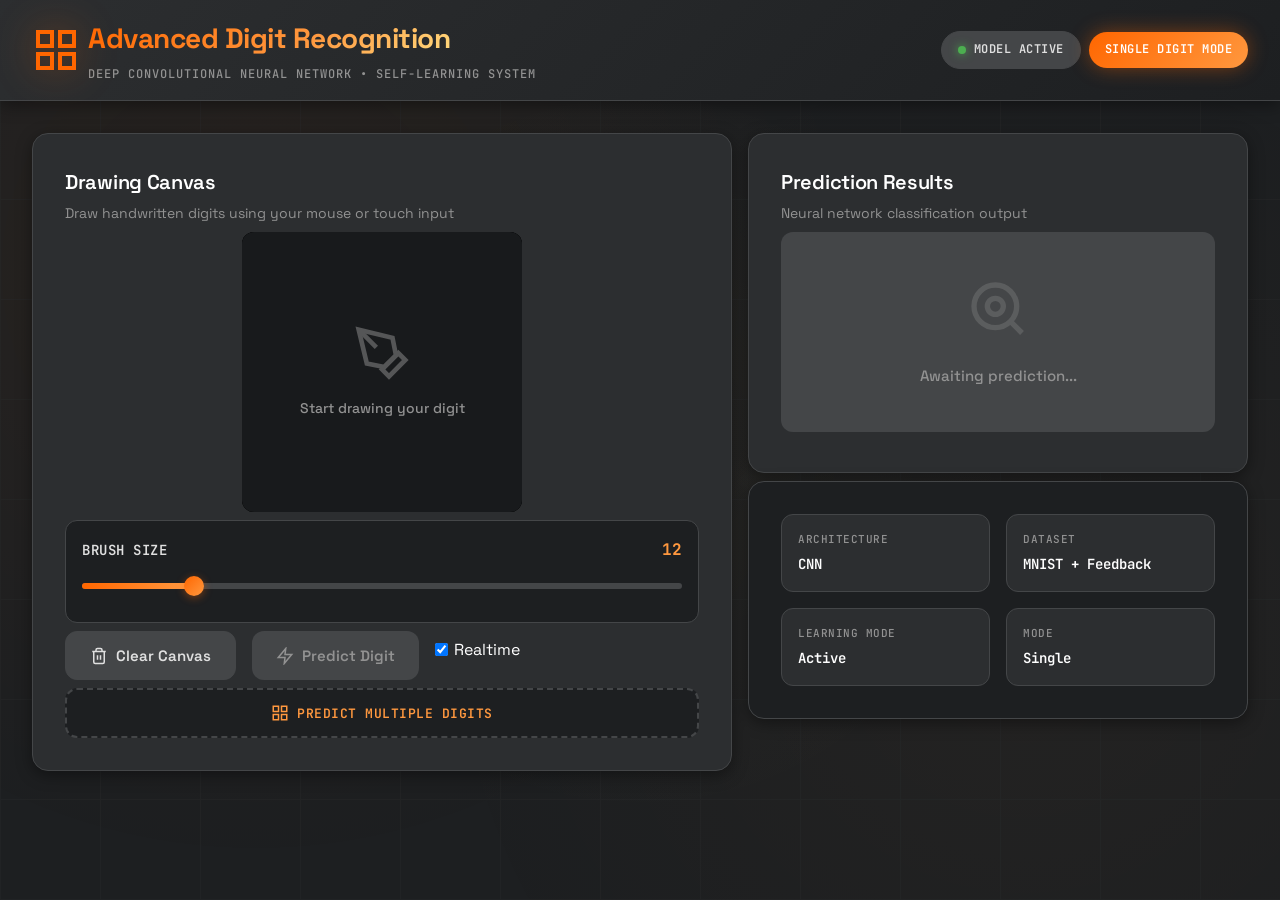
==== templates/index.html @ f3cf5c38 "Start with BackEnd File Structure" ====
<!doctype html>
<html lang="en">
  <head>
    <meta charset="UTF-8" />
    <meta name="viewport" content="width=device-width, initial-scale=1.0" />
    <meta
      name="description"
      content="Advanced Handwritten Digit Recognition System with CNN-powered single and multiple digit classification"
    />
    <title>Advanced Digit Recognition System | Neural Network Classifier</title>
    <link rel="preconnect" href="https://fonts.googleapis.com" />
    <link rel="preconnect" href="https://fonts.gstatic.com" crossorigin />
    <link
      href="https://fonts.googleapis.com/css2?family=JetBrains+Mono:wght@400;500;600;700&family=Space+Grotesk:wght@400;500;600;700&display=swap"
      rel="stylesheet"
    />
    <link rel="stylesheet" href="/static/style.css" />
  </head>

  <body>
    <!-- Neural Network Background Animation -->
    <div class="neural-background" id="neuralBg"></div>

    <!-- Header -->
    <header class="header">
      <div class="container">
        <div class="header-content">
          <div class="brand">
            <svg
              class="brand-icon"
              viewBox="0 0 24 24"
              fill="none"
              stroke="currentColor"
              stroke-width="2"
            >
              <rect x="3" y="3" width="7" height="7" />
              <rect x="14" y="3" width="7" height="7" />
              <rect x="14" y="14" width="7" height="7" />
              <rect x="3" y="14" width="7" height="7" />
            </svg>
            <div class="brand-text">
              <h1 class="title">Advanced Digit Recognition</h1>
              <p class="subtitle">
                Deep Convolutional Neural Network • Self-Learning System
              </p>
            </div>
          </div>
          <div class="system-status">
            <div class="status-indicator">
              <span class="status-dot"></span>
              <span class="status-label">MODEL ACTIVE</span>
            </div>
            <div class="mode-badge" id="modeBadge">Single Digit Mode</div>
          </div>
        </div>
      </div>
    </header>

    <!-- Main Application -->
    <main class="main-container">
      <div class="container">
        <div class="app-layout">
          <!-- Left Panel: Canvas & Controls -->
          <section class="canvas-panel card">
            <div class="panel-header">
              <h2 class="panel-title">Drawing Canvas</h2>
              <p class="panel-description">
                Draw handwritten digits using your mouse or touch input
              </p>
            </div>

            <!-- Canvas Wrapper -->
            <div class="canvas-container" id="canvasContainer">
              <canvas id="drawingCanvas" class="canvas"></canvas>
              <div class="canvas-guide" id="canvasGuide">
                <svg
                  class="guide-icon"
                  viewBox="0 0 24 24"
                  fill="none"
                  stroke="currentColor"
                  stroke-width="2"
                >
                  <path d="M12 19l7-7 3 3-7 7-3-3z" />
                  <path d="M18 13l-1.5-7.5L2 2l3.5 14.5L13 18l5-5z" />
                  <path d="M2 2l7.586 7.586" />
                </svg>
                <p class="guide-text">Start drawing your digit</p>
              </div>
            </div>

            <!-- Brush Size Control -->
            <div class="brush-control">
              <label class="brush-label">
                <span class="label-text">Brush Size</span>
                <span class="label-value" id="brushValue">12</span>
              </label>
              <div class="slider-wrapper">
                <input
                  type="range"
                  id="brushSlider"
                  class="brush-slider brush"
                  min="6"
                  max="40"
                  value="12"
                  step="1"
                />
                <div class="slider-track"></div>
                <div class="slider-fill" id="sliderFill"></div>
              </div>
            </div>

            <!-- Action Controls -->
            <div class="action-controls">
              <button class="btn btn-secondary clear" id="clearBtn">
                <svg
                  class="btn-icon"
                  viewBox="0 0 24 24"
                  fill="none"
                  stroke="currentColor"
                  stroke-width="2"
                >
                  <path
                    d="M3 6h18M19 6v14a2 2 0 01-2 2H7a2 2 0 01-2-2V6m3 0V4a2 2 0 012-2h4a2 2 0 012 2v2"
                  />
                  <line x1="10" y1="11" x2="10" y2="17" />
                  <line x1="14" y1="11" x2="14" y2="17" />
                </svg>
                Clear Canvas
              </button>
              <button
                class="btn btn-primary predictBtn"
                id="predictSingleBtn"
                disabled
              >
                <svg
                  class="btn-icon"
                  viewBox="0 0 24 24"
                  fill="none"
                  stroke="currentColor"
                  stroke-width="2"
                >
                  <path d="M13 2L3 14h9l-1 8 10-12h-9l1-8z" />
                </svg>
                Predict Digit
              </button>
              <div class="tools">
                <label class="toggle">
                  <input id="rt" type="checkbox" checked /> Realtime
                </label>
              </div>
            </div>

            <!-- Multiple Digit Control -->
            <div class="mode-switch">
              <button class="btn btn-mode" id="multiModeBtn">
                <svg
                  class="btn-icon"
                  viewBox="0 0 24 24"
                  fill="none"
                  stroke="currentColor"
                  stroke-width="2"
                >
                  <rect x="3" y="3" width="7" height="7" />
                  <rect x="14" y="3" width="7" height="7" />
                  <rect x="14" y="14" width="7" height="7" />
                  <rect x="3" y="14" width="7" height="7" />
                </svg>
                Predict Multiple Digits
              </button>
            </div>
          </section>

          <!-- Right Panel: Results & Feedback -->
          <section class="results-panel">
            <!-- Single Digit Results -->
            <div class="results-card card" id="singleResults">
              <div class="panel-header">
                <h2 class="panel-title">Prediction Results</h2>
                <p class="panel-description">
                  Neural network classification output
                </p>
              </div>

              <!-- Main Prediction Display -->
              <div class="prediction-zone" id="predictionZone">
                <div class="prediction-empty" id="predictionEmpty">
                  <div class="empty-state">
                    <svg
                      class="empty-icon"
                      viewBox="0 0 24 24"
                      fill="none"
                      stroke="currentColor"
                      stroke-width="2"
                    >
                      <circle cx="11" cy="11" r="8" />
                      <path d="M21 21l-4.35-4.35" />
                      <circle cx="11" cy="11" r="3" />
                    </svg>
                    <p class="empty-text">Awaiting prediction...</p>
                  </div>
                </div>

                <div class="prediction-result hidden" id="predictionResult">
                  <div class="result-header">
                    <span class="result-label">Predicted Digit</span>
                    <span class="result-confidence" id="topConfidence">0%</span>
                  </div>
                  <div class="result-digit" id="resultDigit">0</div>
                </div>
              </div>

              <!-- Confidence Distribution -->
              <div class="confidence-section hidden" id="confidenceSection">
                <h3 class="confidence-title">Confidence Distribution</h3>
                <div class="confidence-bars" id="confidenceBars">
                  <!-- Dynamically generated confidence bars -->
                </div>
              </div>
            </div>

            <!-- Multiple Digits Results -->
            <div class="results-card card hidden" id="multiResults">
              <div class="panel-header">
                <h2 class="panel-title">Multiple Digit Recognition</h2>
                <p class="panel-description">Sequence detection results</p>
              </div>

              <div class="multi-prediction-zone">
                <div class="sequence-display" id="sequenceDisplay">
                  <div class="panel">
                    <div class="big">Prediction: <span id="pred"></span></div>
                    <div id="bars" class="bars"></div>
                  </div>
                </div>

                <div class="digit-cards" id="digitCards">
                  <!-- Dynamically generated digit cards -->
                </div>
              </div>
            </div>

            <!-- Feedback System -->
            <div class="feedback-card card hidden" id="feedbackCard">
              <div class="panel-header">
                <h2 class="panel-title">Continuous Learning</h2>
                <p class="panel-description">Help improve model accuracy</p>
              </div>

              <div class="feedback-content">
                <p class="feedback-question">Is this prediction correct?</p>

                <div class="feedback-actions">
                  <button class="btn btn-feedback btn-yes" id="feedbackYes">
                    <svg
                      class="btn-icon"
                      viewBox="0 0 24 24"
                      fill="none"
                      stroke="currentColor"
                      stroke-width="2"
                    >
                      <polyline points="20 6 9 17 4 12" />
                    </svg>
                    Yes, Correct
                  </button>
                  <button class="btn btn-feedback btn-no" id="feedbackNo">
                    <svg
                      class="btn-icon"
                      viewBox="0 0 24 24"
                      fill="none"
                      stroke="currentColor"
                      stroke-width="2"
                    >
                      <line x1="18" y1="6" x2="6" y2="18" />
                      <line x1="6" y1="6" x2="18" y2="18" />
                    </svg>
                    No, Incorrect
                  </button>
                </div>

                <div class="feedback-success hidden" id="feedbackSuccess">
                  <svg
                    class="success-icon"
                    viewBox="0 0 24 24"
                    fill="none"
                    stroke="currentColor"
                    stroke-width="2"
                  >
                    <circle cx="12" cy="12" r="10" />
                    <polyline points="8 12 11 15 16 10" />
                  </svg>
                  <p class="success-text">
                    Feedback recorded successfully. Thank you for improving the
                    model!
                  </p>
                </div>

                <div class="feedback-incorrect hidden" id="feedbackIncorrect">
                  <svg
                    class="incorrect-icon"
                    viewBox="0 0 24 24"
                    fill="none"
                    stroke="currentColor"
                    stroke-width="2"
                  >
                    <circle cx="12" cy="12" r="10" />
                    <line x1="15" y1="9" x2="9" y2="15" />
                    <line x1="9" y1="9" x2="15" y2="15" />
                  </svg>
                  <p class="incorrect-text">
                    Thanks! Your feedback will help retrain and improve the
                    model.
                  </p>
                </div>
              </div>
            </div>

            <!-- System Metrics -->
            <div class="metrics-card card">
              <div class="metrics-grid">
                <div class="metric-item">
                  <span class="metric-label">Architecture</span>
                  <span class="metric-value">CNN</span>
                </div>
                <div class="metric-item">
                  <span class="metric-label">Dataset</span>
                  <span class="metric-value">MNIST + Feedback</span>
                </div>
                <div class="metric-item">
                  <span class="metric-label">Learning Mode</span>
                  <span class="metric-value">Active</span>
                </div>
                <div class="metric-item">
                  <span class="metric-label">Mode</span>
                  <span class="metric-value" id="currentModeMetric"
                    >Single</span
                  >
                </div>
              </div>
            </div>
          </section>
        </div>
      </div>
    </main>

    <!-- Loading Overlay -->
    <div class="loading-overlay hidden" id="loadingOverlay">
      <div class="loading-content">
        <div class="neural-spinner">
          <div class="spinner-ring"></div>
          <div class="spinner-ring"></div>
          <div class="spinner-ring"></div>
        </div>
        <p class="loading-text">Processing neural network...</p>
        <p class="loading-subtext">Analyzing digit patterns</p>
      </div>
    </div>

    <!-- Toast Notification -->
    <div class="toast hidden" id="toast">
      <svg
        class="toast-icon"
        viewBox="0 0 24 24"
        fill="none"
        stroke="currentColor"
        stroke-width="2"
      >
        <circle cx="12" cy="12" r="10" />
        <line x1="12" y1="8" x2="12" y2="12" />
        <line x1="12" y1="16" x2="12.01" y2="16" />
      </svg>
      <div class="toast-content">
        <p class="toast-message" id="toastMessage">Notification</p>
      </div>
      <button class="toast-close" id="toastClose">
        <svg
          viewBox="0 0 24 24"
          fill="none"
          stroke="currentColor"
          stroke-width="2"
        >
          <line x1="18" y1="6" x2="6" y2="18" />
          <line x1="6" y1="6" x2="18" y2="18" />
        </svg>
      </button>
    </div>

    <!-- Scripts -->
    <script src="/static/script.js"></script>
  </body>
</html>
---- static/style.css ----
/**
 * ============================================================================
 * Advanced Handwritten Digit Recognition System - Professional Stylesheet
 * ============================================================================
 */

/* CSS Variables - Exact Color Palette */
:root {
    --primary-100: #FF6600;
    --primary-200: #ff983f;
    --primary-300: #ffffa1;
    --accent-100: #F5F5F5;
    --accent-200: #929292;
    --text-100: #FFFFFF;
    --text-200: #e0e0e0;
    --bg-100: #1D1F21;
    --bg-200: #2c2e30;
    --bg-300: #444648;

    /* Extended System Variables */
    --success: #4CAF50;
    --error: #f44336;
    --warning: #FFC107;

    /* Shadows & Effects */
    --shadow-sm: 0 2px 8px rgba(0, 0, 0, 0.3);
    --shadow-md: 0 4px 16px rgba(0, 0, 0, 0.4);
    --shadow-lg: 0 8px 32px rgba(0, 0, 0, 0.5);
    --glow-primary: 0 0 20px rgba(255, 102, 0, 0.4);
    --glow-accent: 0 0 30px rgba(255, 255, 161, 0.3);

    /* Transitions */
    --transition-fast: 0.2s cubic-bezier(0.4, 0, 0.2, 1);
    --transition-smooth: 0.3s cubic-bezier(0.4, 0, 0.2, 1);
    --transition-slow: 0.5s cubic-bezier(0.4, 0, 0.2, 1);

    /* Layout */
    --border-radius: 12px;
    --border-radius-lg: 16px;
    --spacing-xs: 0.5rem;
    --spacing-sm: 1rem;
    --spacing-md: 0.5rem;
    --spacing-lg: 2rem;
    --spacing-xl: 3rem;
}

/* ============================================================================
   Base & Reset
   ============================================================================ */

*,
*::before,
*::after {
    margin: 0;
    padding: 0;
    box-sizing: border-box;
}

html {
    font-size: 16px;
    scroll-behavior: smooth;
}

body {
    font-family: 'Space Grotesk', -apple-system, BlinkMacSystemFont, sans-serif;
    background-color: var(--bg-100);
    color: var(--text-100);
    line-height: 1.6;
    min-height: 100vh;
    overflow-x: hidden;
    position: relative;
}

/* ============================================================================
   Neural Network Background Animation
   ============================================================================ */

.neural-background {
    position: fixed;
    top: 0;
    left: 0;
    width: 100%;
    height: 100%;
    background:
        radial-gradient(circle at 20% 30%, rgba(255, 102, 0, 0.05) 0%, transparent 50%),
        radial-gradient(circle at 80% 70%, rgba(255, 152, 63, 0.03) 0%, transparent 50%),
        radial-gradient(circle at 50% 50%, rgba(255, 255, 161, 0.02) 0%, transparent 50%);
    pointer-events: none;
    z-index: 0;
}

.neural-background::before {
    content: '';
    position: absolute;
    top: 0;
    left: 0;
    width: 100%;
    height: 100%;
    background-image:
        linear-gradient(90deg, var(--bg-200) 1px, transparent 1px),
        linear-gradient(0deg, var(--bg-200) 1px, transparent 1px);
    background-size: 100px 100px;
    opacity: 0.3;
    animation: gridMove 20s linear infinite;
}

@keyframes gridMove {
    0% {
        transform: translate(0, 0);
    }

    100% {
        transform: translate(100px, 100px);
    }
}

/* ============================================================================
   Layout Components
   ============================================================================ */

.container {
    max-width: 1600px;
    margin: 0 auto;
    padding: 0 var(--spacing-lg);
    position: relative;
    z-index: 1;
}

/* ============================================================================
   Header
   ============================================================================ */

.header {
    background: linear-gradient(135deg, var(--bg-200) 0%, var(--bg-100) 100%);
    border-bottom: 1px solid var(--bg-300);
    padding: 1rem 0;
    box-shadow: var(--shadow-md);
    position: sticky;
    top: 0;
    z-index: 100;
    backdrop-filter: blur(10px);
}

.header-content {
    display: flex;
    justify-content: space-between;
    align-items: center;
    gap: var(--spacing-lg);
}

.brand {
    display: flex;
    align-items: center;
    gap: var(--spacing-md);
}

.brand-icon {
    width: 48px;
    height: 48px;
    color: var(--primary-100);
    filter: drop-shadow(var(--glow-primary));
    animation: rotate 20s linear infinite;
}

@keyframes rotate {
    from {
        transform: rotate(0deg);
    }

    to {
        transform: rotate(360deg);
    }
}

.brand-text {
    display: flex;
    flex-direction: column;
    gap: 0.25rem;
}

.title {
    font-size: 1.75rem;
    font-weight: 700;
    background: linear-gradient(135deg, var(--primary-100) 0%, var(--primary-200) 50%, var(--primary-300) 100%);
    -webkit-background-clip: text;
    -webkit-text-fill-color: transparent;
    background-clip: text;
    letter-spacing: -0.5px;
}

.subtitle {
    font-family: 'JetBrains Mono', monospace;
    font-size: 0.75rem;
    color: var(--accent-200);
    text-transform: uppercase;
    letter-spacing: 1px;
    font-weight: 500;
}

.system-status {
    display: flex;
    align-items: center;
    gap: var(--spacing-md);
}

.status-indicator {
    display: flex;
    align-items: center;
    gap: 0.5rem;
    padding: 0.5rem 1rem;
    background: var(--bg-300);
    border-radius: 100px;
    border: 1px solid var(--bg-300);
}

.status-dot {
    width: 8px;
    height: 8px;
    background: var(--success);
    border-radius: 50%;
    box-shadow: 0 0 10px var(--success);
    animation: pulse 2s ease-in-out infinite;
}

@keyframes pulse {

    0%,
    100% {
        opacity: 1;
        transform: scale(1);
    }

    50% {
        opacity: 0.6;
        transform: scale(0.85);
    }
}

.status-label {
    font-family: 'JetBrains Mono', monospace;
    font-size: 0.75rem;
    color: var(--text-200);
    font-weight: 600;
    letter-spacing: 0.5px;
}

.mode-badge {
    padding: 0.5rem 1rem;
    background: linear-gradient(135deg, var(--primary-100) 0%, var(--primary-200) 100%);
    color: var(--text-100);
    border-radius: 100px;
    font-family: 'JetBrains Mono', monospace;
    font-size: 0.75rem;
    font-weight: 600;
    letter-spacing: 0.5px;
    text-transform: uppercase;
    box-shadow: var(--glow-primary);
}

/* ============================================================================
   Main Container
   ============================================================================ */

.main-container {
    padding: 2rem 0;
    min-height: calc(100vh - 120px);
}

.app-layout {
    display: grid;
    grid-template-columns: 700px 1fr;
    gap: 1rem;
    align-items: start;
}

/* ============================================================================
   Card Component
   ============================================================================ */

.card {
    background: var(--bg-200);
    border-radius: var(--border-radius-lg);
    padding: var(--spacing-lg);
    box-shadow: var(--shadow-md);
    border: 1px solid var(--bg-300);
    transition: all var(--transition-smooth);
    position: relative;
    overflow: hidden;
}

.card::before {
    content: '';
    position: absolute;
    top: 0;
    left: 0;
    width: 100%;
    height: 2px;
    background: linear-gradient(90deg, transparent 0%, var(--primary-100) 50%, transparent 100%);
    opacity: 0;
    transition: opacity var(--transition-smooth);
}

.card:hover::before {
    opacity: 1;
}

.panel-header {
    margin-bottom: var(--spacing-md);
}

.panel-title {
    font-size: 1.25rem;
    font-weight: 600;
    color: var(--text-100);
    margin-bottom: 0.25rem;
    letter-spacing: -0.3px;
}

.panel-description {
    font-size: 0.875rem;
    color: var(--accent-200);
    font-weight: 400;
}

.tools {
    display: flex;
    gap: 12px;
    align-items: center;
    margin-bottom: 12px;
}

button {
    background: #238636;
    color: white;
    border: none;
    padding: 8px 12px;
    border-radius: 8px;
    cursor: pointer;
}

button:hover {
    filter: brightness(0.95);
}

.toggle {
    display: inline-flex;
    align-items: center;
    gap: 6px;
}

/* ============================================================================
   Canvas Section
   ============================================================================ */

.canvas-panel {
    position: sticky;
    top: 120px;
}

.canvas-container {
    position: relative;
    width: 100%;
    max-width: 280px;
    margin: 0 auto var(--spacing-md);
    border-radius: var(--border-radius);
    overflow: hidden;
    box-shadow: inset 0 2px 8px rgba(0, 0, 0, 0.4);
    transition: all var(--transition-smooth);
}

.canvas-container.multi-mode {
    max-width: 600px;
}

#drawingCanvas {
    display: block;
    width: 100%;
    height: 100%;
    background: black;
    cursor: crosshair;
    touch-action: none;
    transition: all var(--transition-smooth);
}

.canvas-guide {
    position: absolute;
    top: 0;
    left: 0;
    width: 100%;
    height: 100%;
    background: rgba(29, 31, 33, 0.85);
    display: flex;
    flex-direction: column;
    align-items: center;
    justify-content: center;
    pointer-events: none;
    opacity: 1;
    transition: opacity var(--transition-smooth);
}

.canvas-guide.hidden {
    opacity: 0;
}

.guide-icon {
    width: 56px;
    height: 56px;
    color: var(--accent-200);
    margin-bottom: var(--spacing-sm);
    opacity: 0.5;
    animation: float 3s ease-in-out infinite;
}

@keyframes float {

    0%,
    100% {
        transform: translateY(0px);
    }

    50% {
        transform: translateY(-10px);
    }
}

.guide-text {
    font-size: 0.875rem;
    color: var(--accent-200);
    font-weight: 500;
}

/* ============================================================================
   Brush Size Control
   ============================================================================ */

.brush-control {
    margin-bottom: var(--spacing-md);
    padding: var(--spacing-sm);
    background: var(--bg-100);
    border-radius: var(--border-radius);
    border: 1px solid var(--bg-300);
}

.brush-label {
    display: flex;
    justify-content: space-between;
    align-items: center;
    margin-bottom: 0.2rem;
}

.label-text {
    font-size: 0.875rem;
    color: var(--text-200);
    font-weight: 600;
    text-transform: uppercase;
    letter-spacing: 0.5px;
    font-family: 'JetBrains Mono', monospace;
}

.label-value {
    font-size: 1rem;
    color: var(--primary-200);
    font-weight: 700;
    font-family: 'JetBrains Mono', monospace;
}

.slider-wrapper {
    position: relative;
    height: 40px;
    display: flex;
    align-items: center;
}

.brush-slider {
    width: 100%;
    height: 6px;
    background: transparent;
    outline: none;
    border-radius: 3px;
    cursor: pointer;
    -webkit-appearance: none;
    position: relative;
    z-index: 2;
}

.brush-slider::-webkit-slider-thumb {
    -webkit-appearance: none;
    appearance: none;
    width: 20px;
    height: 20px;
    background: linear-gradient(135deg, var(--primary-100) 0%, var(--primary-200) 100%);
    border-radius: 50%;
    cursor: pointer;
    box-shadow: 0 2px 8px rgba(255, 102, 0, 0.4);
    transition: all var(--transition-fast);
}

.brush-slider::-webkit-slider-thumb:hover {
    transform: scale(1.2);
    box-shadow: 0 4px 12px rgba(255, 102, 0, 0.6);
}

.brush-slider::-moz-range-thumb {
    width: 20px;
    height: 20px;
    background: linear-gradient(135deg, var(--primary-100) 0%, var(--primary-200) 100%);
    border-radius: 50%;
    cursor: pointer;
    border: none;
    box-shadow: 0 2px 8px rgba(255, 102, 0, 0.4);
    transition: all var(--transition-fast);
}

.brush-slider::-moz-range-thumb:hover {
    transform: scale(1.2);
    box-shadow: 0 4px 12px rgba(255, 102, 0, 0.6);
}

.slider-track {
    position: absolute;
    width: 100%;
    height: 6px;
    background: var(--bg-300);
    border-radius: 3px;
    pointer-events: none;
}

.slider-fill {
    position: absolute;
    height: 6px;
    background: linear-gradient(90deg, var(--primary-100) 0%, var(--primary-200) 100%);
    border-radius: 3px;
    pointer-events: none;
    transition: width var(--transition-fast);
}

/* ============================================================================
   Buttons
   ============================================================================ */

.btn {
    display: flex;
    align-items: center;
    justify-content: center;
    gap: 0.5rem;
    padding: 0.875rem 1.5rem;
    border: none;
    border-radius: var(--border-radius);
    font-size: 0.938rem;
    font-weight: 600;
    cursor: pointer;
    transition: all var(--transition-smooth);
    font-family: 'Space Grotesk', sans-serif;
    position: relative;
    overflow: hidden;
    text-transform: none;
}

.btn::before {
    content: '';
    position: absolute;
    top: 50%;
    left: 50%;
    width: 0;
    height: 0;
    border-radius: 50%;
    background: rgba(255, 255, 255, 0.1);
    transform: translate(-50%, -50%);
    transition: width 0.6s, height 0.6s;
}

.btn:hover::before {
    width: 300px;
    height: 300px;
}

.btn-icon {
    width: 18px;
    height: 18px;
    position: relative;
    z-index: 1;
}

.btn-primary {
    background: linear-gradient(135deg, var(--primary-100) 0%, var(--primary-200) 100%);
    color: var(--text-100);
    box-shadow: 0 4px 12px rgba(255, 102, 0, 0.3);
}

.btn-primary:hover:not(:disabled) {
    transform: translateY(-2px);
    box-shadow: 0 6px 20px rgba(255, 102, 0, 0.5);
}

.btn-primary:active:not(:disabled) {
    transform: translateY(0);
}

.btn-primary:disabled {
    background: var(--bg-300);
    color: var(--accent-200);
    cursor: not-allowed;
    box-shadow: none;
}

.btn-secondary {
    background: var(--bg-300);
    color: var(--text-200);
    border: 1px solid var(--bg-300);
}

.btn-secondary:hover {
    background: var(--bg-300);
    border-color: var(--accent-200);
    transform: translateY(-2px);
}

.btn-mode {
    width: 100%;
    background: var(--bg-100);
    color: var(--primary-200);
    border: 2px dashed var(--bg-300);
    font-family: 'JetBrains Mono', monospace;
    font-size: 0.813rem;
    text-transform: uppercase;
    letter-spacing: 0.5px;
}

.btn-mode:hover {
    border-color: var(--primary-100);
    background: rgba(255, 102, 0, 0.05);
    transform: translateY(-2px);
}

.btn-feedback {
    flex: 1;
    padding: 0.75rem 1.25rem;
    font-size: 0.875rem;
}

.btn-yes {
    background: var(--success);
    color: var(--text-100);
}

.btn-yes:hover {
    background: #45a049;
    transform: translateY(-2px);
    box-shadow: 0 4px 12px rgba(76, 175, 80, 0.3);
}

.btn-no {
    background: var(--bg-300);
    color: var(--text-200);
    border: 1px solid var(--bg-300);
}

.btn-no:hover {
    background: var(--error);
    border-color: var(--error);
    color: var(--text-100);
    transform: translateY(-2px);
}

.action-controls {
    display: flex;
    gap: var(--spacing-sm);
    margin-bottom: var(--spacing-md);
}

.mode-switch {
    margin-top: var(--spacing-md);
}

/* ============================================================================
   Prediction Results - Single Digit
   ============================================================================ */

.results-panel {
    display: flex;
    flex-direction: column;
    gap: var(--spacing-md);
}

.prediction-zone {
    background: var(--bg-300);
    border-radius: var(--border-radius);
    padding: var(--spacing-lg);
    min-height: 200px;
    display: flex;
    align-items: center;
    justify-content: center;
    margin-bottom: var(--spacing-md);
}

.prediction-empty {
    text-align: center;
}

.empty-icon {
    width: 64px;
    height: 64px;
    color: var(--accent-200);
    opacity: 0.3;
    margin-bottom: var(--spacing-sm);
}

.empty-text {
    font-size: 0.938rem;
    color: var(--accent-200);
    font-weight: 500;
}

.prediction-result {
    text-align: center;
    width: 100%;
    animation: fadeInScale 0.5s cubic-bezier(0.4, 0, 0.2, 1);
}

@keyframes fadeInScale {
    from {
        opacity: 0;
        transform: scale(0.8);
    }

    to {
        opacity: 1;
        transform: scale(1);
    }
}

.result-header {
    display: flex;
    justify-content: space-between;
    align-items: center;
    margin-bottom: var(--spacing-sm);
}

.result-label {
    font-family: 'JetBrains Mono', monospace;
    font-size: 0.75rem;
    color: var(--accent-200);
    text-transform: uppercase;
    letter-spacing: 1px;
    font-weight: 600;
}

.result-confidence {
    font-family: 'JetBrains Mono', monospace;
    font-size: 1rem;
    color: var(--primary-200);
    font-weight: 700;
}

.result-digit {
    font-size: 7rem;
    font-weight: 700;
    background: linear-gradient(135deg, var(--primary-100) 0%, var(--primary-200) 50%, var(--primary-300) 100%);
    -webkit-background-clip: text;
    -webkit-text-fill-color: transparent;
    background-clip: text;
    line-height: 1;
    filter: drop-shadow(var(--glow-primary));
    animation: glow 2s ease-in-out infinite alternate;
}

@keyframes glow {
    from {
        filter: drop-shadow(0 0 10px rgba(255, 102, 0, 0.3));
    }

    to {
        filter: drop-shadow(0 0 20px rgba(255, 102, 0, 0.6));
    }
}

/* ============================================================================
   Confidence Distribution
   ============================================================================ */

.confidence-section {
    animation: slideInUp 0.5s cubic-bezier(0.4, 0, 0.2, 1);
}

@keyframes slideInUp {
    from {
        opacity: 0;
        transform: translateY(20px);
    }

    to {
        opacity: 1;
        transform: translateY(0);
    }
}

.confidence-title {
    font-size: 1rem;
    font-weight: 600;
    color: var(--text-200);
    margin-bottom: var(--spacing-sm);
    font-family: 'JetBrains Mono', monospace;
    text-transform: uppercase;
    letter-spacing: 0.5px;
    font-size: 0.813rem;
}

.confidence-bars {
    display: flex;
    flex-direction: column;
    gap: 0.625rem;
}

.confidence-bar {
    display: flex;
    align-items: center;
    gap: var(--spacing-sm);
    animation: fadeIn 0.3s ease-out;
    animation-fill-mode: both;
}

@keyframes fadeIn {
    from {
        opacity: 0;
        transform: translateX(-10px);
    }

    to {
        opacity: 1;
        transform: translateX(0);
    }
}

.bar-label {
    font-family: 'JetBrains Mono', monospace;
    font-size: 0.875rem;
    font-weight: 600;
    color: var(--text-200);
    min-width: 20px;
    text-align: center;
}

.bar-container {
    flex: 1;
    height: 24px;
    background: var(--bg-100);
    border-radius: 4px;
    overflow: hidden;
    position: relative;
}

.bar-fill {
    height: 100%;
    background: var(--accent-200);
    border-radius: 4px;
    transition: width 0.8s cubic-bezier(0.4, 0, 0.2, 1);
    position: relative;
    overflow: hidden;
}

.bar-fill.predicted {
    background: linear-gradient(90deg, var(--primary-100) 0%, var(--primary-200) 100%);
    box-shadow: 0 0 10px rgba(255, 102, 0, 0.4);
}

.bar-fill::after {
    content: '';
    position: absolute;
    top: 0;
    left: 0;
    width: 100%;
    height: 100%;
    background: linear-gradient(90deg, transparent 0%, rgba(255, 255, 255, 0.2) 50%, transparent 100%);
    animation: shimmer 2s infinite;
}

@keyframes shimmer {
    0% {
        transform: translateX(-100%);
    }

    100% {
        transform: translateX(100%);
    }
}

.bar-value {
    font-family: 'JetBrains Mono', monospace;
    font-size: 0.75rem;
    font-weight: 600;
    color: var(--text-200);
    min-width: 45px;
    text-align: right;
}

.bar-value.predicted {
    color: var(--primary-200);
}

/* ============================================================================
   Multiple Digit Results
   ============================================================================ */

.multi-prediction-zone {
    animation: slideInUp 0.5s cubic-bezier(0.4, 0, 0.2, 1);
}

.sequence-display {
    text-align: center;
    margin-bottom: var(--spacing-lg);
    padding: var(--spacing-lg);
    background: var(--bg-300);
    border-radius: var(--border-radius);
}

.sequence-label {
    display: block;
    font-family: 'JetBrains Mono', monospace;
    font-size: 0.75rem;
    color: var(--accent-200);
    text-transform: uppercase;
    letter-spacing: 1px;
    margin-bottom: var(--spacing-sm);
}

.sequence-value {
    font-size: 3.5rem;
    font-weight: 700;
    background: linear-gradient(135deg, var(--primary-100) 0%, var(--primary-200) 50%, var(--primary-300) 100%);
    -webkit-background-clip: text;
    -webkit-text-fill-color: transparent;
    background-clip: text;
    letter-spacing: 0.5rem;
    filter: drop-shadow(var(--glow-primary));
    font-family: 'JetBrains Mono', monospace;
}

.digit-cards {
    display: grid;
    grid-template-columns: repeat(auto-fit, minmax(150px, 1fr));
    gap: var(--spacing-sm);
}

.digit-card {
    background: var(--bg-100);
    border-radius: var(--border-radius);
    padding: var(--spacing-md);
    border: 1px solid var(--bg-300);
    text-align: center;
    animation: fadeInScale 0.5s cubic-bezier(0.4, 0, 0.2, 1);
    animation-fill-mode: both;
}

.digit-card-header {
    display: flex;
    justify-content: space-between;
    align-items: center;
    margin-bottom: var(--spacing-sm);
}

.digit-card-label {
    font-family: 'JetBrains Mono', monospace;
    font-size: 0.75rem;
    color: var(--accent-200);
    text-transform: uppercase;
}

.digit-card-confidence {
    font-family: 'JetBrains Mono', monospace;
    font-size: 0.75rem;
    color: var(--primary-200);
    font-weight: 700;
}

.digit-card-value {
    font-size: 3rem;
    font-weight: 700;
    color: var(--primary-100);
    line-height: 1;
    margin-bottom: var(--spacing-sm);
}

.digit-card-bar {
    height: 6px;
    background: var(--bg-300);
    border-radius: 3px;
    overflow: hidden;
}

.digit-card-bar-fill {
    height: 100%;
    background: linear-gradient(90deg, var(--primary-100) 0%, var(--primary-200) 100%);
    transition: width 0.8s cubic-bezier(0.4, 0, 0.2, 1);
}

/* ============================================================================
   Feedback System
   ============================================================================ */

.feedback-card {
    animation: slideInUp 0.5s cubic-bezier(0.4, 0, 0.2, 1);
}

.feedback-question {
    font-size: 1rem;
    color: var(--text-200);
    margin-bottom: var(--spacing-md);
    font-weight: 500;
    text-align: center;
}

.feedback-actions {
    display: flex;
    gap: var(--spacing-sm);
    margin-bottom: var(--spacing-md);
}

.feedback-success {
    display: flex;
    align-items: center;
    gap: var(--spacing-sm);
    padding: var(--spacing-md);
    background: rgba(76, 175, 80, 0.1);
    border-radius: var(--border-radius);
    border: 1px solid rgba(76, 175, 80, 0.3);
    animation: fadeInScale 0.5s cubic-bezier(0.4, 0, 0.2, 1);
}

.success-icon {
    width: 32px;
    height: 32px;
    color: var(--success);
    flex-shrink: 0;
}

.success-text {
    font-size: 0.875rem;
    color: var(--success);
    font-weight: 500;
    line-height: 1.4;
}

/* ============================================================================
   System Metrics
   ============================================================================ */

.metrics-card {
    background: var(--bg-100);
}

.metrics-grid {
    display: grid;
    grid-template-columns: repeat(2, 1fr);
    gap: var(--spacing-sm);
}

.metric-item {
    display: flex;
    flex-direction: column;
    gap: 0.25rem;
    padding: var(--spacing-sm);
    background: var(--bg-200);
    border-radius: var(--border-radius);
    border: 1px solid var(--bg-300);
}

.metric-label {
    font-family: 'JetBrains Mono', monospace;
    font-size: 0.688rem;
    color: var(--accent-200);
    text-transform: uppercase;
    letter-spacing: 0.5px;
    font-weight: 500;
}

.metric-value {
    font-family: 'JetBrains Mono', monospace;
    font-size: 0.875rem;
    color: var(--text-100);
    font-weight: 600;
}

/* ============================================================================
   Loading Overlay
   ============================================================================ */

.loading-overlay {
    position: fixed;
    top: 0;
    left: 0;
    width: 100%;
    height: 100%;
    background: rgba(29, 31, 33, 0.95);
    backdrop-filter: blur(10px);
    display: flex;
    align-items: center;
    justify-content: center;
    z-index: 1000;
    transition: opacity var(--transition-smooth);
}

.loading-content {
    text-align: center;
}

.neural-spinner {
    position: relative;
    width: 100px;
    height: 100px;
    margin: 0 auto var(--spacing-md);
}

.spinner-ring {
    position: absolute;
    width: 100%;
    height: 100%;
    border: 3px solid transparent;
    border-top-color: var(--primary-100);
    border-radius: 50%;
    animation: spin 1.5s cubic-bezier(0.5, 0, 0.5, 1) infinite;
}

.spinner-ring:nth-child(1) {
    animation-delay: 0s;
    border-top-color: var(--primary-100);
}

.spinner-ring:nth-child(2) {
    animation-delay: -0.5s;
    border-top-color: var(--primary-200);
    width: 80%;
    height: 80%;
    top: 10%;
    left: 10%;
}

.spinner-ring:nth-child(3) {
    animation-delay: -1s;
    border-top-color: var(--primary-300);
    width: 60%;
    height: 60%;
    top: 20%;
    left: 20%;
}

@keyframes spin {
    0% {
        transform: rotate(0deg);
    }

    100% {
        transform: rotate(360deg);
    }
}

.loading-text {
    font-size: 1.125rem;
    color: var(--text-100);
    font-weight: 600;
    margin-bottom: 0.5rem;
}

.loading-subtext {
    font-family: 'JetBrains Mono', monospace;
    font-size: 0.813rem;
    color: var(--accent-200);
}

/* ============================================================================
   Toast Notification
   ============================================================================ */

.toast {
    position: fixed;
    bottom: var(--spacing-lg);
    right: var(--spacing-lg);
    background: var(--bg-200);
    border-radius: var(--border-radius);
    padding: var(--spacing-md);
    box-shadow: var(--shadow-lg);
    border: 1px solid var(--error);
    display: flex;
    align-items: center;
    gap: var(--spacing-sm);
    max-width: 400px;
    z-index: 1001;
    animation: slideInRight 0.4s cubic-bezier(0.4, 0, 0.2, 1);
}

@keyframes slideInRight {
    from {
        opacity: 0;
        transform: translateX(100px);
    }

    to {
        opacity: 1;
        transform: translateX(0);
    }
}

.toast-icon {
    width: 24px;
    height: 24px;
    color: var(--error);
    flex-shrink: 0;
}

.toast-content {
    flex: 1;
}

.toast-message {
    font-size: 0.875rem;
    color: var(--text-100);
    font-weight: 500;
    line-height: 1.4;
}

.toast-close {
    background: none;
    border: none;
    width: 24px;
    height: 24px;
    color: var(--accent-200);
    cursor: pointer;
    padding: 0;
    display: flex;
    align-items: center;
    justify-content: center;
    transition: color var(--transition-fast);
}

.toast-close:hover {
    color: var(--text-100);
}

.toast-close svg {
    width: 16px;
    height: 16px;
}

/* ============================================================================
   Utility Classes
   ============================================================================ */

.hidden {
    display: none !important;
}

/* ============================================================================
   Responsive Design
   ============================================================================ */

@media (max-width: 1200px) {
    .app-layout {
        grid-template-columns: 1fr;
        gap: var(--spacing-lg);
    }

    .canvas-panel {
        position: relative;
        top: auto;
    }
}

@media (max-width: 768px) {
    .container {
        padding: 0 var(--spacing-sm);
    }

    .header {
        padding: var(--spacing-md) 0;
    }

    .header-content {
        flex-direction: column;
        align-items: flex-start;
        gap: var(--spacing-sm);
    }

    .title {
        font-size: 1.5rem;
    }

    .subtitle {
        font-size: 0.688rem;
    }

    .system-status {
        width: 100%;
        justify-content: space-between;
    }

    .card {
        padding: var(--spacing-md);
    }

    .action-controls {
        flex-direction: column;
    }

    .feedback-actions {
        flex-direction: column;
    }

    .result-digit {
        font-size: 5rem;
    }

    .sequence-value {
        font-size: 2.5rem;
        letter-spacing: 0.3rem;
    }

    .digit-cards {
        grid-template-columns: repeat(auto-fit, minmax(120px, 1fr));
    }

    .metrics-grid {
        grid-template-columns: 1fr;
    }

    .canvas-container.multi-mode {
        max-width: 100%;
    }
}

@media (max-width: 480px) {
    .brand-icon {
        width: 36px;
        height: 36px;
    }

    .title {
        font-size: 1.25rem;
    }

    .result-digit {
        font-size: 4rem;
    }
}



.feedback-success,
.feedback-incorrect {
    margin-top: 20px;
    text-align: center;
    color: #9da7b3;
}

.success-icon {
    color: #22c55e;
    width: 36px;
    height: 36px;
}

.incorrect-icon {
    color: #f97316;
    width: 36px;
    height: 36px;
}


.canvas-container.multi-mode {
    max-width: 600px;
}

#drawingCanvas {
    width: 100%;
    height: 100%;
}
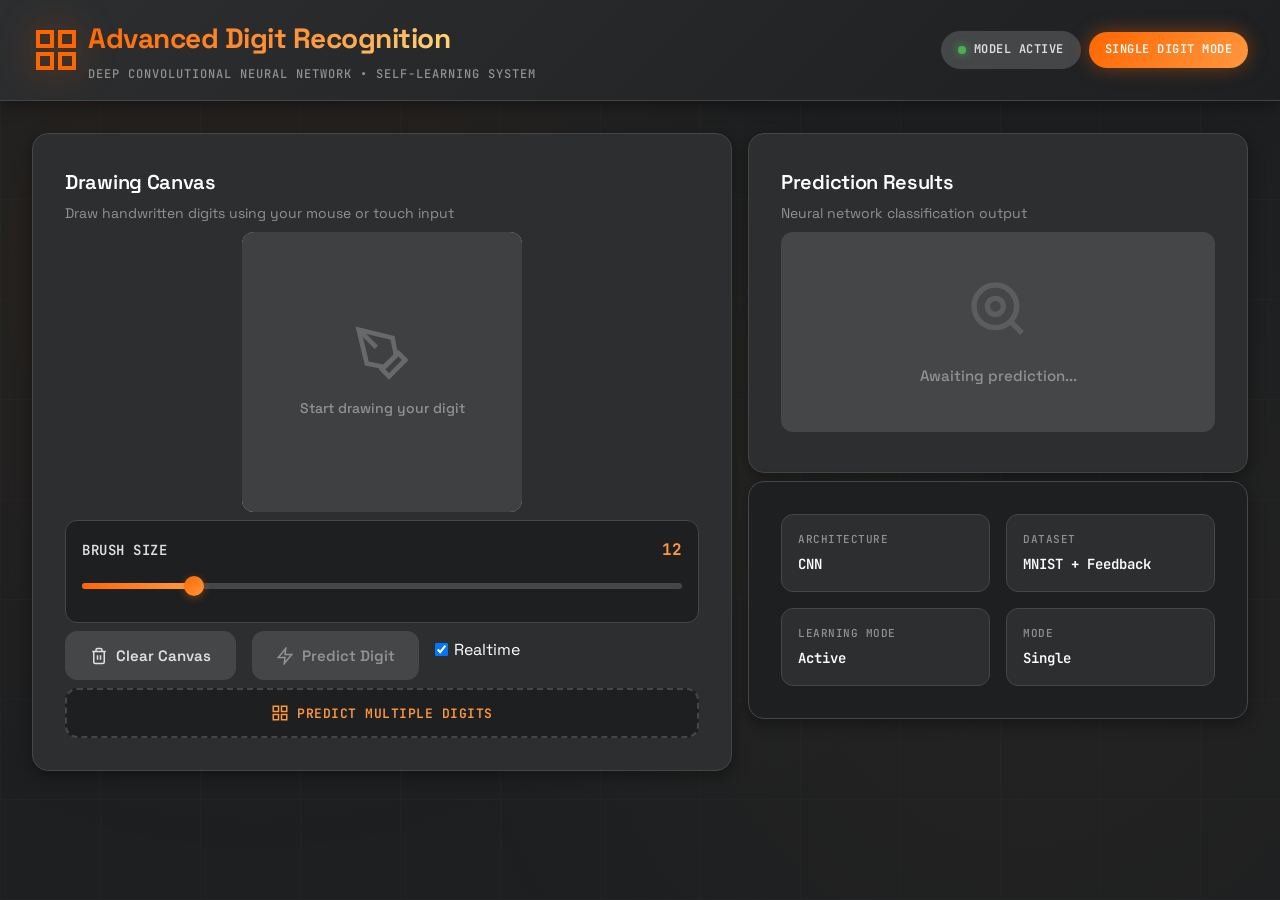
==== commit f460c681: "Improve User Feedback Design and Flow" ====
--- a/templates/index.html
+++ b/templates/index.html
@@ -171,74 +171,8 @@
           </section>
 
           <!-- Right Panel: Results & Feedback -->
+
           <section class="results-panel">
-            <!-- Single Digit Results -->
-            <div class="results-card card" id="singleResults">
-              <div class="panel-header">
-                <h2 class="panel-title">Prediction Results</h2>
-                <p class="panel-description">
-                  Neural network classification output
-                </p>
-              </div>
-
-              <!-- Main Prediction Display -->
-              <div class="prediction-zone" id="predictionZone">
-                <div class="prediction-empty" id="predictionEmpty">
-                  <div class="empty-state">
-                    <svg
-                      class="empty-icon"
-                      viewBox="0 0 24 24"
-                      fill="none"
-                      stroke="currentColor"
-                      stroke-width="2"
-                    >
-                      <circle cx="11" cy="11" r="8" />
-                      <path d="M21 21l-4.35-4.35" />
-                      <circle cx="11" cy="11" r="3" />
-                    </svg>
-                    <p class="empty-text">Awaiting prediction...</p>
-                  </div>
-                </div>
-
-                <div class="prediction-result hidden" id="predictionResult">
-                  <div class="result-header">
-                    <span class="result-label">Predicted Digit</span>
-                    <span class="result-confidence" id="topConfidence">0%</span>
-                  </div>
-                  <div class="result-digit" id="resultDigit">0</div>
-                </div>
-              </div>
-
-              <!-- Confidence Distribution -->
-              <div class="confidence-section hidden" id="confidenceSection">
-                <h3 class="confidence-title">Confidence Distribution</h3>
-                <div class="confidence-bars" id="confidenceBars">
-                  <!-- Dynamically generated confidence bars -->
-                </div>
-              </div>
-            </div>
-
-            <!-- Multiple Digits Results -->
-            <div class="results-card card hidden" id="multiResults">
-              <div class="panel-header">
-                <h2 class="panel-title">Multiple Digit Recognition</h2>
-                <p class="panel-description">Sequence detection results</p>
-              </div>
-
-              <div class="multi-prediction-zone">
-                <div class="sequence-display" id="sequenceDisplay">
-                  <div class="panel">
-                    <div class="big">Prediction: <span id="pred"></span></div>
-                    <div id="bars" class="bars"></div>
-                  </div>
-                </div>
-
-                <div class="digit-cards" id="digitCards">
-                  <!-- Dynamically generated digit cards -->
-                </div>
-              </div>
-            </div>
-
             <!-- Feedback System -->
             <div class="feedback-card card hidden" id="feedbackCard">
               <div class="panel-header">
@@ -310,6 +244,72 @@
                     Thanks! Your feedback will help retrain and improve the
                     model.
                   </p>
+                </div>
+              </div>
+            </div>
+            <!-- Single Digit Results -->
+            <div class="results-card card" id="singleResults">
+              <div class="panel-header">
+                <h2 class="panel-title">Prediction Results</h2>
+                <p class="panel-description">
+                  Neural network classification output
+                </p>
+              </div>
+
+              <!-- Main Prediction Display -->
+              <div class="prediction-zone" id="predictionZone">
+                <div class="prediction-empty" id="predictionEmpty">
+                  <div class="empty-state">
+                    <svg
+                      class="empty-icon"
+                      viewBox="0 0 24 24"
+                      fill="none"
+                      stroke="currentColor"
+                      stroke-width="2"
+                    >
+                      <circle cx="11" cy="11" r="8" />
+                      <path d="M21 21l-4.35-4.35" />
+                      <circle cx="11" cy="11" r="3" />
+                    </svg>
+                    <p class="empty-text">Awaiting prediction...</p>
+                  </div>
+                </div>
+
+                <div class="prediction-result hidden" id="predictionResult">
+                  <div class="result-header">
+                    <span class="result-label">Predicted Digit</span>
+                    <span class="result-confidence" id="topConfidence">0%</span>
+                  </div>
+                  <div class="result-digit" id="resultDigit">0</div>
+                </div>
+              </div>
+
+              <!-- Confidence Distribution -->
+              <div class="confidence-section hidden" id="confidenceSection">
+                <h3 class="confidence-title">Confidence Distribution</h3>
+                <div class="confidence-bars" id="confidenceBars">
+                  <!-- Dynamically generated confidence bars -->
+                </div>
+              </div>
+            </div>
+
+            <!-- Multiple Digits Results -->
+            <div class="results-card card hidden" id="multiResults">
+              <div class="panel-header">
+                <h2 class="panel-title">Multiple Digit Recognition</h2>
+                <p class="panel-description">Sequence detection results</p>
+              </div>
+
+              <div class="multi-prediction-zone">
+                <div class="sequence-display" id="sequenceDisplay">
+                  <div class="panel">
+                    <div class="big">Prediction: <span id="pred"></span></div>
+                    <div id="bars" class="bars"></div>
+                  </div>
+                </div>
+
+                <div class="digit-cards" id="digitCards">
+                  <!-- Dynamically generated digit cards -->
                 </div>
               </div>
             </div>
